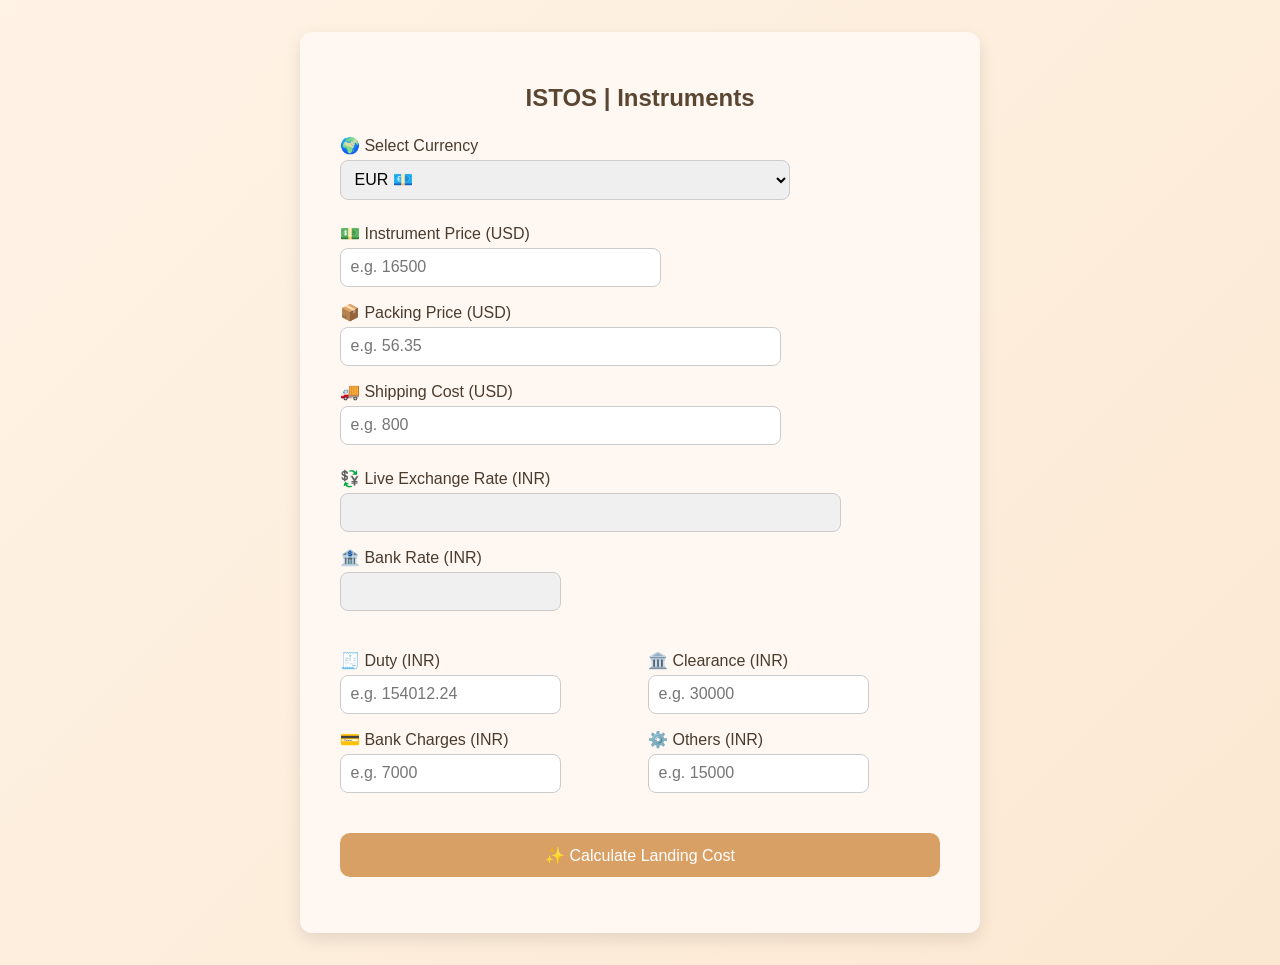
==== calc.html @ a79f3bbe "Update calc.html" ====
<!DOCTYPE html>
<html lang="en">
<head>
  <meta charset="UTF-8" />
  <meta name="viewport" content="width=device-width, initial-scale=1.0" />
  <script src="exchange-rate-loader.js"></script>
  <title>XCHANGE</title>

  <style>
    body {
      font-family: 'Segoe UI', Tahoma, sans-serif;
      background: linear-gradient(135deg, #fff3e6, #fbe8d2);
      margin: 0;
      padding: 2rem;
      display: flex;
      justify-content: center;
      align-items: flex-start;
    }

    .form-wrapper {
      background: #fff8f2;
      padding: 2rem 2.5rem;
      border-radius: 12px;
      box-shadow: 0 6px 16px rgba(0,0,0,0.1);
      max-width: 600px;
      width: 100%;
      animation: fadeInUp 1s ease-out;
    }

    @keyframes fadeInUp {
      from { transform: translateY(30px); opacity: 0; }
      to { transform: translateY(0); opacity: 1; }
    }

    h2 {
      text-align: center;
      color: #5a4632;
      margin-bottom: 1.5rem;
    }

    label {
      display: block;
      margin-top: 1rem;
      font-weight: 500;
      color: #4b3b2e;
    }

    input, select {
      padding: 0.6rem;
      margin-top: 0.3rem;
      border: 1px solid #ccc;
      border-radius: 8px;
      font-size: 1rem;
    }

    input[readonly] {
      background-color: #f0f0f0;
      color: #555;
      cursor: not-allowed;
    }

    .form-section {
      margin-bottom: 1.5rem;
    }

    .two-column {
      display: flex;
      gap: 1rem;
    }

    .column {
      flex: 1;
    }

    @media (max-width: 600px) {
      .two-column {
        flex-direction: column;
      }
    }

    .calculate-btn {
      background: #d9a066;
      color: #fff;
      border: none;
      padding: 0.8rem 1.2rem;
      border-radius: 10px;
      font-size: 1rem;
      cursor: pointer;
      transition: 0.3s ease;
      width: 100%;
      margin-top: 1rem;
    }

    .calculate-btn:hover {
      background: #c97c5d;
      box-shadow: 0 4px 10px rgba(0,0,0,0.15);
    }

    .result {
      margin-top: 1.5rem;
      font-weight: 600;
      color: #5a4632;
      font-size: 1.1rem;
      white-space: pre-line;
    }

    /* Custom widths */
    #currencySelector { width: 75%; }
    #price { width: 50%; }
    #packing { width: 70%; }
    #shipping { width: 70%; }
    #exchangeRate { width: 80%; }
  </style>
</head>
<body onload="loadExchangeRates()">
  <div class="form-wrapper">
    <h2>ISTOS | Instruments</h2>

    <div class="form-section">
      <label>🌍 Select Currency</label>
      <select id="currencySelector" onchange="updateCurrency()">
        <option value="USD">USD 💵</option>
        <option value="GBP">GBP 💷</option>
        <option value="EUR" selected>EUR 💶</option>
      </select>
    </div>

    <div class="form-section">
      <label id="priceLabel">💵 Instrument Price (USD)</label>
      <input type="number" id="price" placeholder="e.g. 16500" />

      <label id="packingLabel">📦 Packing Price (USD)</label>
      <input type="number" id="packing" placeholder="e.g. 56.35" />

      <label id="shippingLabel">🚚 Shipping Cost (USD)</label>
      <input type="number" id="shipping" placeholder="e.g. 800" />
    </div>

    <div class="form-section">
      <label>💱 Live Exchange Rate (INR)</label>
      <input type="number" id="exchangeRate" readonly />

      <label>🏦 Bank Rate (INR)</label>
      <input type="number" id="bankRate" readonly />
    </div>

    <div class="form-section two-column">
      <div class="column">
        <label>🧾 Duty (INR)</label>
        <input type="number" id="duty" placeholder="e.g. 154012.24" />

        <label>💳 Bank Charges (INR)</label>
        <input type="number" id="bankCharges" placeholder="e.g. 7000" />
      </div>

      <div class="column">
        <label>🏛️ Clearance (INR)</label>
        <input type="number" id="clearance" placeholder="e.g. 30000" />

        <label>⚙️ Others (INR)</label>
        <input type="number" id="others" placeholder="e.g. 15000" />
      </div>
    </div>

    <button class="calculate-btn" onclick="calculateLanding()">✨ Calculate Landing Cost</button>

    <div class="result" id="resultDisplay"></div>
  </div>

  <script>
    // Currency-specific emojis
    const currencyEmojis = {
      USD: "💵",
      GBP: "💷",
      EUR: "💶"
    };

    function updateCurrency() {
      const currency = document.getElementById("currencySelector").value;
      const emoji = currencyEmojis[currency] || "💵";

      // Update labels dynamically
      document.getElementById("priceLabel").innerText = `${emoji} Instrument Price (${currency})`;
      document.getElementById("packingLabel").innerText = `📦 Packing Price (${currency})`;
      document.getElementById("shippingLabel").innerText = `🚚 Shipping Cost (${currency})`;

      // Auto-populate exchange rate from Google Sheet loader
      const rate = exchangeRates[currency] || 0;
      document.getElementById("exchangeRate").value = rate.toFixed(4);

      // Auto-calculate Bank Rate (Live × 1.02)
      document.getElementById("bankRate").value = (rate * 1.02).toFixed(4);
    }

    function calculateLanding() {
      const currency = document.getElementById("currencySelector").value;
      const price = parseFloat(document.getElementById("price").value) || 0;
      const packing = parseFloat(document.getElementById("packing").value) || 0;
      const shipping = parseFloat(document.getElementById("shipping").value) || 0;
      const exchangeRate = parseFloat(document.getElementById("exchangeRate").value) || 0;

      const duty = parseFloat(document.getElementById("duty").value) || 0;
      const clearance = parseFloat(document.getElementById("clearance").value) || 0;
      const bankCharges = parseFloat(document.getElementById("bankCharges").value) || 0;
      const others = parseFloat(document.getElementById("others").value) || 0;

      const totalForeign = price + packing + shipping;
      const totalINR = totalForeign * exchangeRate;
      const landingINR = totalINR + duty + clearance + bankCharges + others;

      document.getElementById("resultDisplay").innerText =
        `📊 Total Cost (${currency}): ${totalForeign.toLocaleString('en-US', {minimumFractionDigits: 2})}\n` +
        `🎯 Landing Cost (INR): ₹${landingINR.toLocaleString('en-IN', {minimumFractionDigits: 2})}`;
    }
  </script>
</body>
</html>
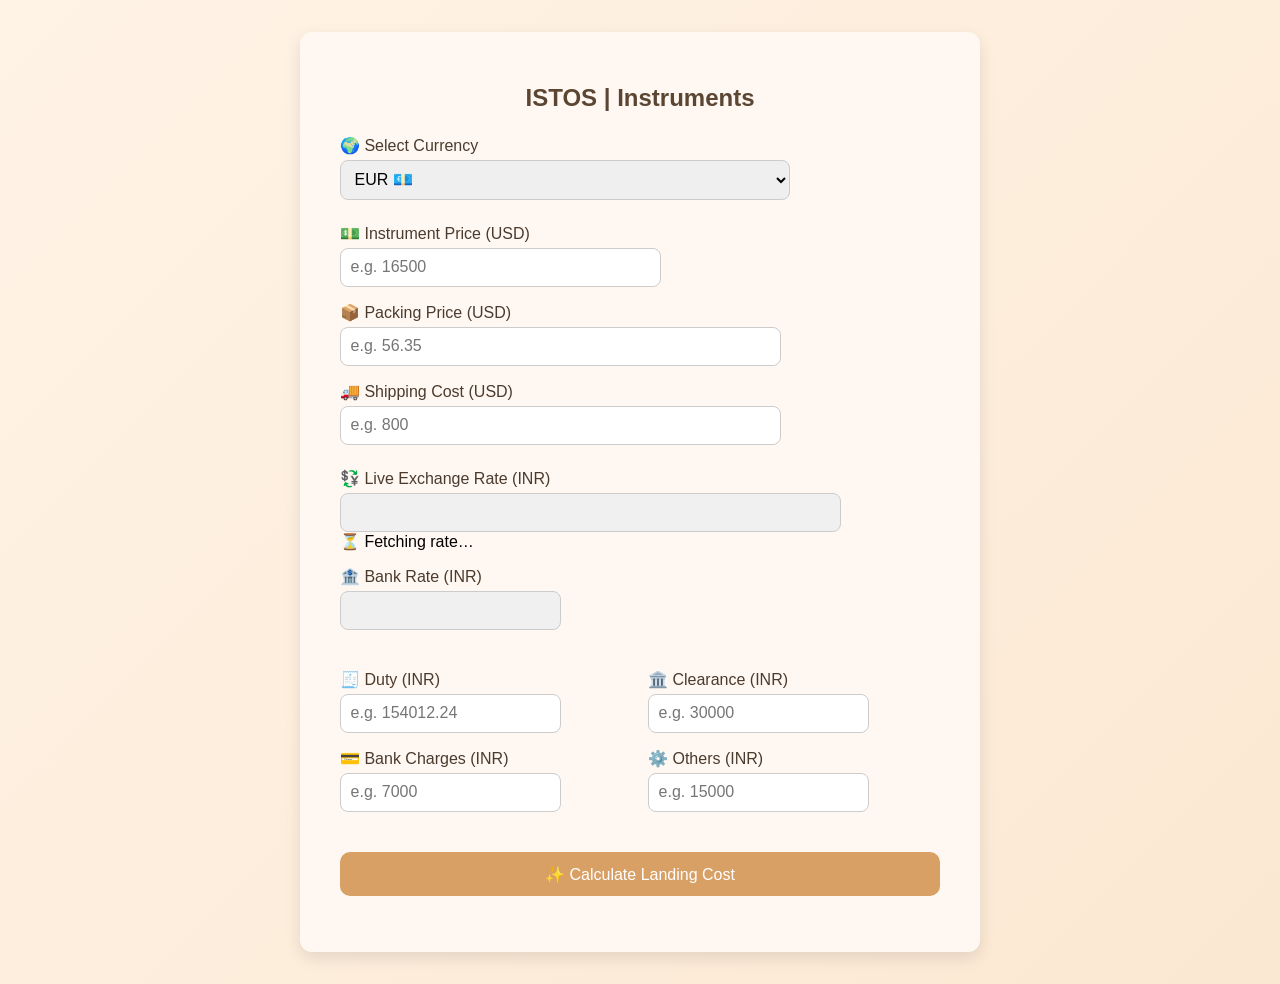
==== commit ed4a8a75: "Update calc.html" ====
--- a/calc.html
+++ b/calc.html
@@ -139,6 +139,7 @@
     <div class="form-section">
       <label>💱 Live Exchange Rate (INR)</label>
       <input type="number" id="exchangeRate" readonly />
+      <div id="rateStatus" class="status-badge">⏳ Fetching rate…</div>
 
       <label>🏦 Bank Rate (INR)</label>
       <input type="number" id="bankRate" readonly />
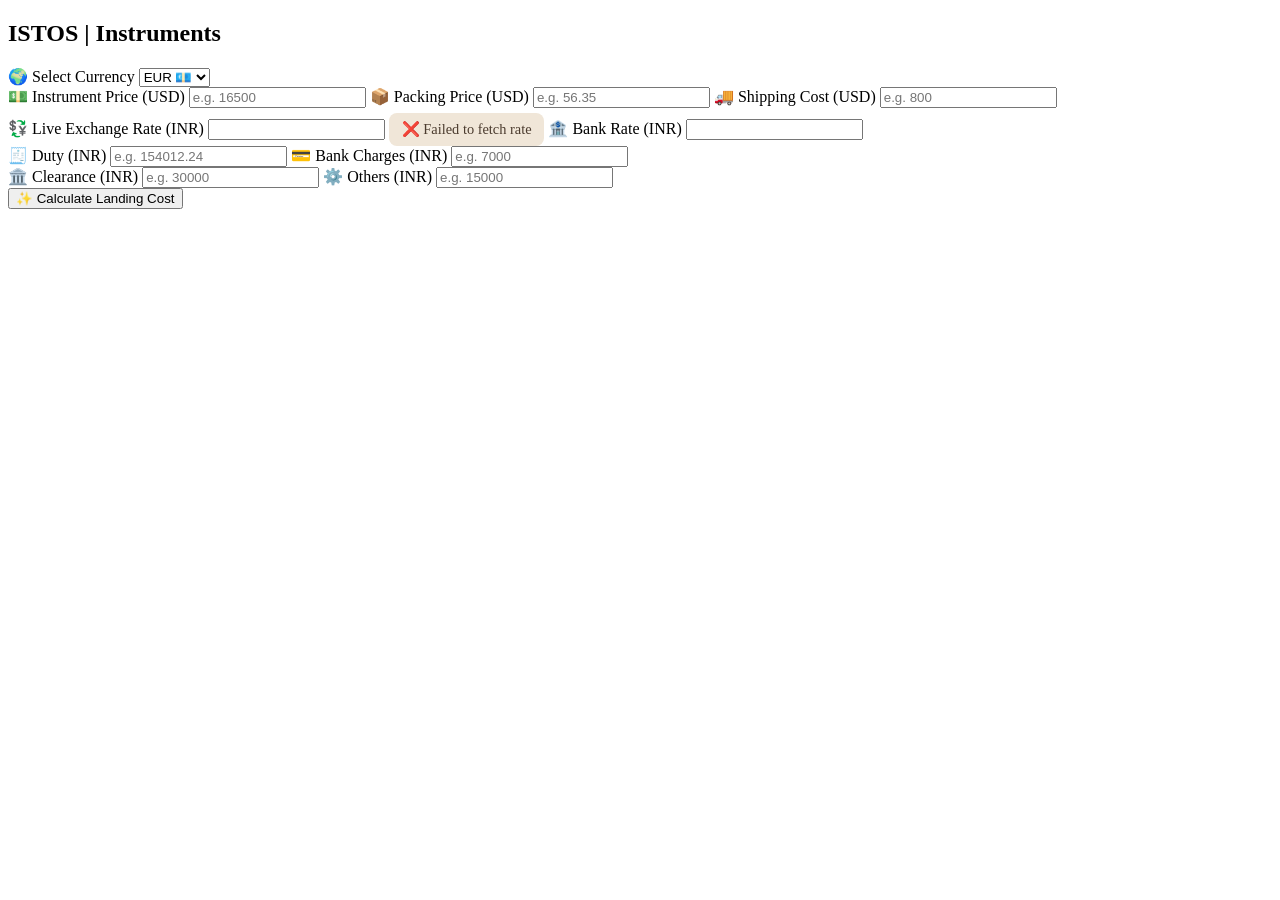
==== commit a437f3be: "Update calc.html" ====
--- a/calc.html
+++ b/calc.html
@@ -3,115 +3,11 @@
 <head>
   <meta charset="UTF-8" />
   <meta name="viewport" content="width=device-width, initial-scale=1.0" />
+  <link rel="stylesheet" href="style.css" />
   <script src="exchange-rate-loader.js"></script>
   <title>XCHANGE</title>
-
-  <style>
-    body {
-      font-family: 'Segoe UI', Tahoma, sans-serif;
-      background: linear-gradient(135deg, #fff3e6, #fbe8d2);
-      margin: 0;
-      padding: 2rem;
-      display: flex;
-      justify-content: center;
-      align-items: flex-start;
-    }
-
-    .form-wrapper {
-      background: #fff8f2;
-      padding: 2rem 2.5rem;
-      border-radius: 12px;
-      box-shadow: 0 6px 16px rgba(0,0,0,0.1);
-      max-width: 600px;
-      width: 100%;
-      animation: fadeInUp 1s ease-out;
-    }
-
-    @keyframes fadeInUp {
-      from { transform: translateY(30px); opacity: 0; }
-      to { transform: translateY(0); opacity: 1; }
-    }
-
-    h2 {
-      text-align: center;
-      color: #5a4632;
-      margin-bottom: 1.5rem;
-    }
-
-    label {
-      display: block;
-      margin-top: 1rem;
-      font-weight: 500;
-      color: #4b3b2e;
-    }
-
-    input, select {
-      padding: 0.6rem;
-      margin-top: 0.3rem;
-      border: 1px solid #ccc;
-      border-radius: 8px;
-      font-size: 1rem;
-    }
-
-    input[readonly] {
-      background-color: #f0f0f0;
-      color: #555;
-      cursor: not-allowed;
-    }
-
-    .form-section {
-      margin-bottom: 1.5rem;
-    }
-
-    .two-column {
-      display: flex;
-      gap: 1rem;
-    }
-
-    .column {
-      flex: 1;
-    }
-
-    @media (max-width: 600px) {
-      .two-column {
-        flex-direction: column;
-      }
-    }
-
-    .calculate-btn {
-      background: #d9a066;
-      color: #fff;
-      border: none;
-      padding: 0.8rem 1.2rem;
-      border-radius: 10px;
-      font-size: 1rem;
-      cursor: pointer;
-      transition: 0.3s ease;
-      width: 100%;
-      margin-top: 1rem;
-    }
-
-    .calculate-btn:hover {
-      background: #c97c5d;
-      box-shadow: 0 4px 10px rgba(0,0,0,0.15);
-    }
-
-    .result {
-      margin-top: 1.5rem;
-      font-weight: 600;
-      color: #5a4632;
-      font-size: 1.1rem;
-      white-space: pre-line;
-    }
-
-    /* Custom widths */
-    #currencySelector { width: 75%; }
-    #price { width: 50%; }
-    #packing { width: 70%; }
-    #shipping { width: 70%; }
-    #exchangeRate { width: 80%; }
-  </style>
 </head>
+  
 <body onload="loadExchangeRates()">
   <div class="form-wrapper">
     <h2>ISTOS | Instruments</h2>
--- a/style.css
+++ b/style.css
@@ -0,0 +1,15 @@
+.status-badge {
+  margin-top: 0.3rem;
+  font-size: 0.9rem;
+  color: #4b3b2e;
+  background-color: #f0e6d8;
+  padding: 0.4rem 0.8rem;
+  border-radius: 8px;
+  display: inline-block;
+}
+
+#rateStatus {
+  white-space: pre-line;
+  font-size: 0.9rem;
+  line-height: 1.4;
+}
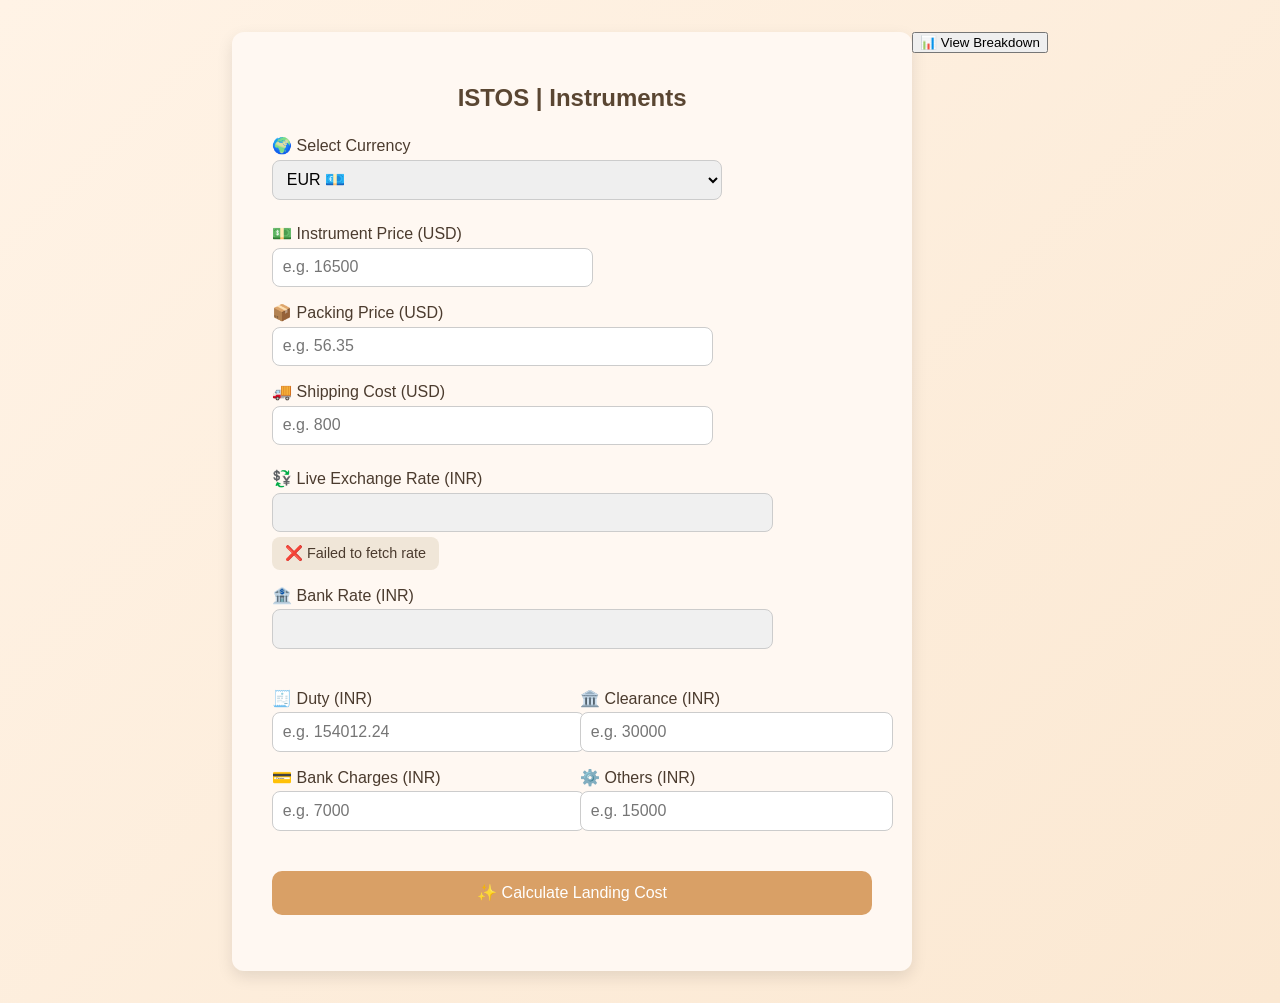
==== commit 7c4cf17d: "Update calc.html" ====
--- a/calc.html
+++ b/calc.html
@@ -110,5 +110,9 @@
         `🎯 Landing Cost (INR): ₹${landingINR.toLocaleString('en-IN', {minimumFractionDigits: 2})}`;
     }
   </script>
+
+      <button class="breakdown-toggle" onclick="toggleBreakdown()">📊 View Breakdown</button>
+      <div id="breakdownDetails" class="breakdown-box" style="display: none;"></div>
+
 </body>
 </html>
--- a/style.css
+++ b/style.css
@@ -1,3 +1,108 @@
+/* Typography and layout */
+body {
+  font-family: 'Segoe UI', Tahoma, sans-serif;
+  background: linear-gradient(135deg, #fff3e6, #fbe8d2);
+  margin: 0;
+  padding: 2rem;
+  display: flex;
+  justify-content: center;
+  align-items: flex-start;
+}
+
+.form-wrapper {
+  background: #fff8f2;
+  padding: 2rem 2.5rem;
+  border-radius: 12px;
+  box-shadow: 0 6px 16px rgba(0, 0, 0, 0.1);
+  max-width: 600px;
+  width: 100%;
+  animation: fadeInUp 1s ease-out;
+}
+
+@keyframes fadeInUp {
+  from { transform: translateY(30px); opacity: 0; }
+  to { transform: translateY(0); opacity: 1; }
+}
+
+h2 {
+  text-align: center;
+  color: #5a4632;
+  margin-bottom: 1.5rem;
+}
+
+label {
+  display: block;
+  margin-top: 1rem;
+  font-weight: 500;
+  color: #4b3b2e;
+}
+
+/* Inputs and selects */
+input,
+select {
+  padding: 0.6rem;
+  margin-top: 0.3rem;
+  border: 1px solid #ccc;
+  border-radius: 8px;
+  font-size: 1rem;
+  width: 100%;
+}
+
+input[readonly] {
+  background-color: #f0f0f0;
+  color: #555;
+  cursor: not-allowed;
+}
+
+/* Form layout */
+.form-section {
+  margin-bottom: 1.5rem;
+}
+
+.two-column {
+  display: flex;
+  gap: 1rem;
+}
+
+.column {
+  flex: 1;
+}
+
+@media (max-width: 600px) {
+  .two-column {
+    flex-direction: column;
+  }
+}
+
+/* Button styling */
+.calculate-btn {
+  background: #d9a066;
+  color: #fff;
+  border: none;
+  padding: 0.8rem 1.2rem;
+  border-radius: 10px;
+  font-size: 1rem;
+  cursor: pointer;
+  transition: 0.3s ease;
+  width: 100%;
+  margin-top: 1rem;
+}
+
+.calculate-btn:hover {
+  background: #c97c5d;
+  box-shadow: 0 4px 10px rgba(0, 0, 0, 0.15);
+}
+
+/* Result display */
+.result {
+  margin-top: 1.5rem;
+  font-weight: 600;
+  color: #5a4632;
+  font-size: 1.1rem;
+  white-space: pre-line;
+}
+
+/* Status badge */
 .status-badge {
   margin-top: 0.3rem;
   font-size: 0.9rem;
@@ -6,10 +111,14 @@
   padding: 0.4rem 0.8rem;
   border-radius: 8px;
   display: inline-block;
+  white-space: pre-line;
+  line-height: 1.4;
 }
 
-#rateStatus {
-  white-space: pre-line;
-  font-size: 0.9rem;
-  line-height: 1.4;
-}
+/* Custom widths */
+#currencySelector { width: 75%; }
+#price { width: 50%; }
+#packing,
+#shipping { width: 70%; }
+#exchangeRate,
+#bankRate { width: 80%; }
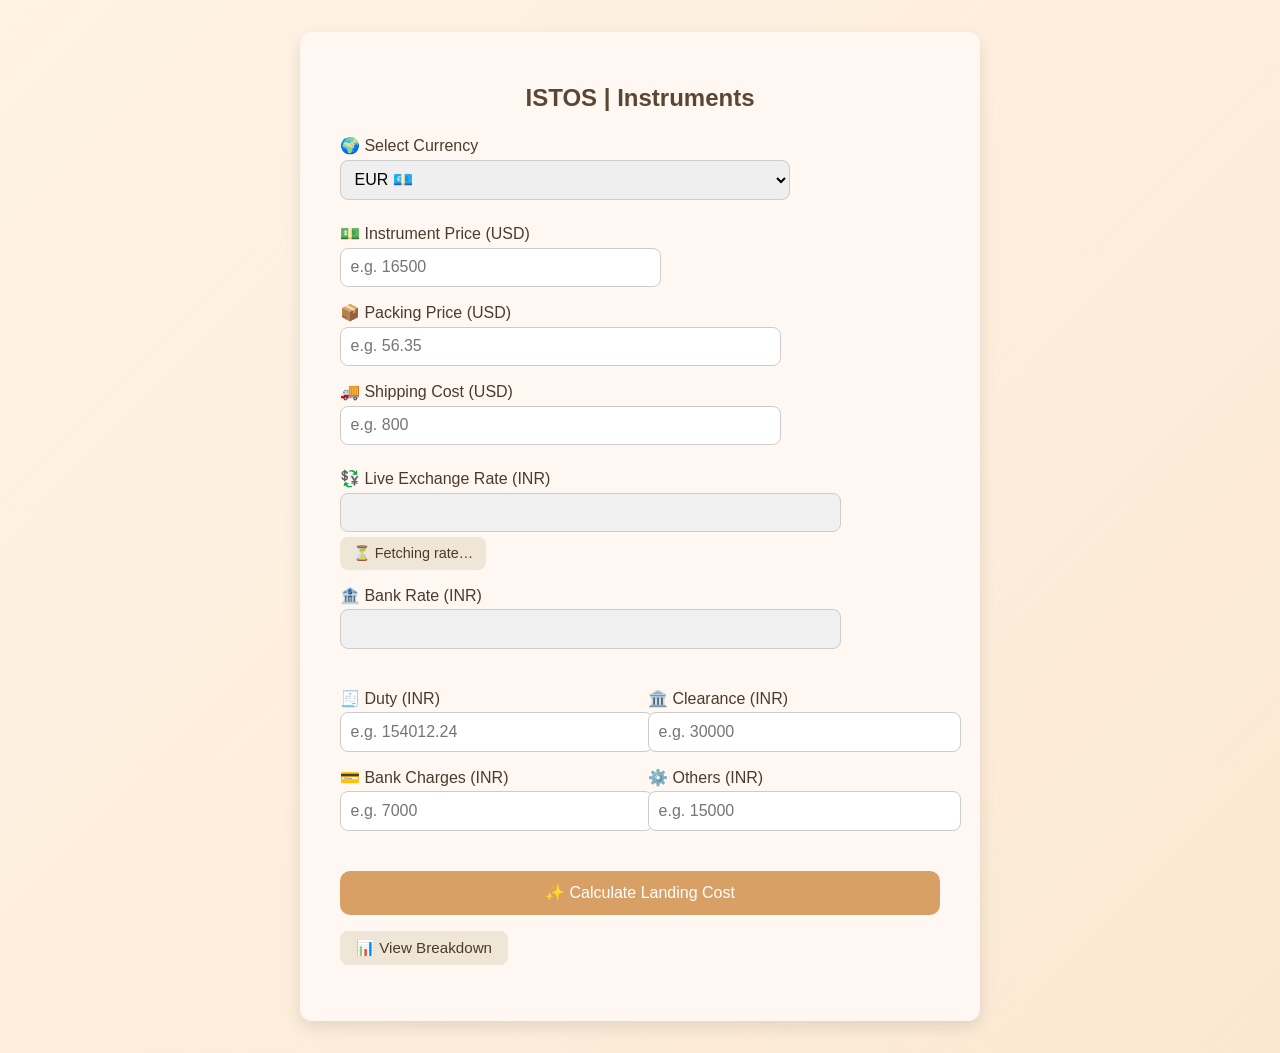
==== commit 71bfeaed: "Update calc.html" ====
--- a/calc.html
+++ b/calc.html
@@ -4,23 +4,26 @@
   <meta charset="UTF-8" />
   <meta name="viewport" content="width=device-width, initial-scale=1.0" />
   <link rel="stylesheet" href="style.css" />
-  <script src="exchange-rate-loader.js"></script>
+  <script src="exchange-rate-loader.js" defer></script>
+  <script src="main.js" defer></script>
   <title>XCHANGE</title>
 </head>
   
-<body onload="loadExchangeRates()">
+<body>
   <div class="form-wrapper">
     <h2>ISTOS | Instruments</h2>
 
+    <!-- Currency Selector -->
     <div class="form-section">
       <label>🌍 Select Currency</label>
-      <select id="currencySelector" onchange="updateCurrency()">
+      <select id="currencySelector">
         <option value="USD">USD 💵</option>
         <option value="GBP">GBP 💷</option>
         <option value="EUR" selected>EUR 💶</option>
       </select>
     </div>
 
+    <!-- Foreign Costs -->
     <div class="form-section">
       <label id="priceLabel">💵 Instrument Price (USD)</label>
       <input type="number" id="price" placeholder="e.g. 16500" />
@@ -32,6 +35,7 @@
       <input type="number" id="shipping" placeholder="e.g. 800" />
     </div>
 
+    <!-- Exchange Rates -->
     <div class="form-section">
       <label>💱 Live Exchange Rate (INR)</label>
       <input type="number" id="exchangeRate" readonly />
@@ -41,6 +45,7 @@
       <input type="number" id="bankRate" readonly />
     </div>
 
+    <!-- INR Costs -->
     <div class="form-section two-column">
       <div class="column">
         <label>🧾 Duty (INR)</label>
@@ -59,60 +64,13 @@
       </div>
     </div>
 
-    <button class="calculate-btn" onclick="calculateLanding()">✨ Calculate Landing Cost</button>
+    <!-- Action Buttons -->
+    <button class="calculate-btn" id="calcBtn">✨ Calculate Landing Cost</button>
+    <button class="breakdown-toggle" id="breakdownBtn">📊 View Breakdown</button>
 
+    <!-- Results -->
     <div class="result" id="resultDisplay"></div>
+    <div id="breakdownDetails" class="breakdown-box" style="display: none;"></div>
   </div>
-
-  <script>
-    // Currency-specific emojis
-    const currencyEmojis = {
-      USD: "💵",
-      GBP: "💷",
-      EUR: "💶"
-    };
-
-    function updateCurrency() {
-      const currency = document.getElementById("currencySelector").value;
-      const emoji = currencyEmojis[currency] || "💵";
-
-      // Update labels dynamically
-      document.getElementById("priceLabel").innerText = `${emoji} Instrument Price (${currency})`;
-      document.getElementById("packingLabel").innerText = `📦 Packing Price (${currency})`;
-      document.getElementById("shippingLabel").innerText = `🚚 Shipping Cost (${currency})`;
-
-      // Auto-populate exchange rate from Google Sheet loader
-      const rate = exchangeRates[currency] || 0;
-      document.getElementById("exchangeRate").value = rate.toFixed(4);
-
-      // Auto-calculate Bank Rate (Live × 1.02)
-      document.getElementById("bankRate").value = (rate * 1.02).toFixed(4);
-    }
-
-    function calculateLanding() {
-      const currency = document.getElementById("currencySelector").value;
-      const price = parseFloat(document.getElementById("price").value) || 0;
-      const packing = parseFloat(document.getElementById("packing").value) || 0;
-      const shipping = parseFloat(document.getElementById("shipping").value) || 0;
-      const exchangeRate = parseFloat(document.getElementById("exchangeRate").value) || 0;
-
-      const duty = parseFloat(document.getElementById("duty").value) || 0;
-      const clearance = parseFloat(document.getElementById("clearance").value) || 0;
-      const bankCharges = parseFloat(document.getElementById("bankCharges").value) || 0;
-      const others = parseFloat(document.getElementById("others").value) || 0;
-
-      const totalForeign = price + packing + shipping;
-      const totalINR = totalForeign * exchangeRate;
-      const landingINR = totalINR + duty + clearance + bankCharges + others;
-
-      document.getElementById("resultDisplay").innerText =
-        `📊 Total Cost (${currency}): ${totalForeign.toLocaleString('en-US', {minimumFractionDigits: 2})}\n` +
-        `🎯 Landing Cost (INR): ₹${landingINR.toLocaleString('en-IN', {minimumFractionDigits: 2})}`;
-    }
-  </script>
-
-      <button class="breakdown-toggle" onclick="toggleBreakdown()">📊 View Breakdown</button>
-      <div id="breakdownDetails" class="breakdown-box" style="display: none;"></div>
-
 </body>
 </html>
--- a/style.css
+++ b/style.css
@@ -122,3 +122,31 @@
 #shipping { width: 70%; }
 #exchangeRate,
 #bankRate { width: 80%; }
+
+.breakdown-toggle {
+  background: #f0e6d8;
+  color: #4b3b2e;
+  border: none;
+  padding: 0.5rem 1rem;
+  border-radius: 8px;
+  font-size: 0.95rem;
+  cursor: pointer;
+  margin-top: 1rem;
+  transition: background 0.3s ease;
+}
+
+.breakdown-toggle:hover {
+  background: #e2d2c0;
+}
+
+.breakdown-box {
+  margin-top: 1rem;
+  background: #fff8f2;
+  border-left: 4px solid #d9a066;
+  padding: 1rem;
+  border-radius: 8px;
+  font-size: 0.95rem;
+  color: #5a4632;
+  white-space: pre-line;
+  animation: fadeInUp 0.5s ease-out;
+}
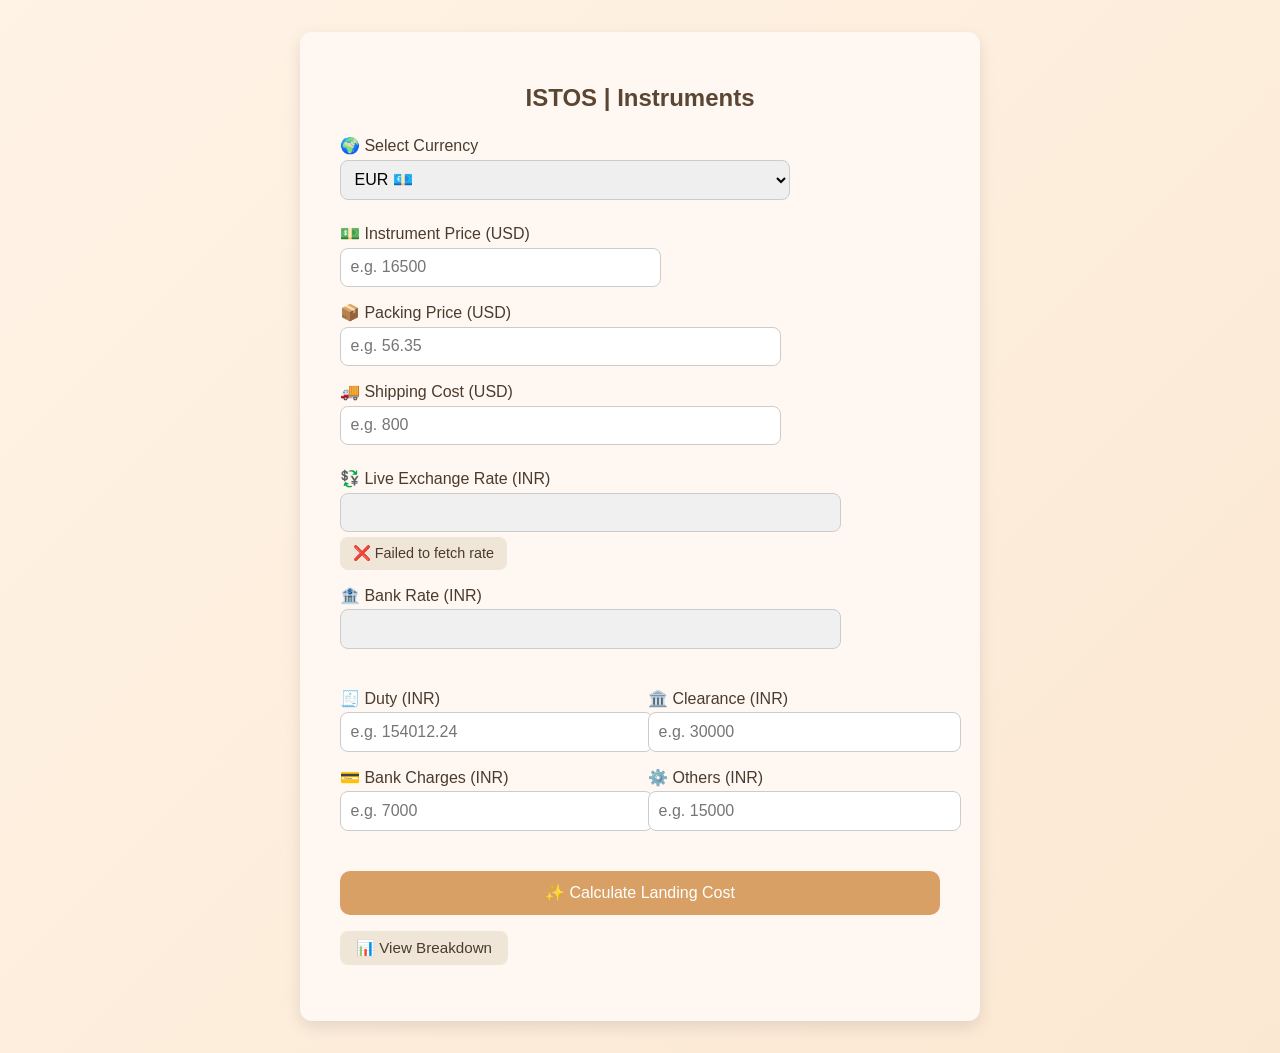
==== commit ef6250e5: "Update calc.html" ====
--- a/calc.html
+++ b/calc.html
@@ -4,6 +4,7 @@
   <meta charset="UTF-8" />
   <meta name="viewport" content="width=device-width, initial-scale=1.0" />
   <link rel="stylesheet" href="style.css" />
+  <!-- Scripts: loader first, then UI logic -->
   <script src="exchange-rate-loader.js" defer></script>
   <script src="main.js" defer></script>
   <title>XCHANGE</title>
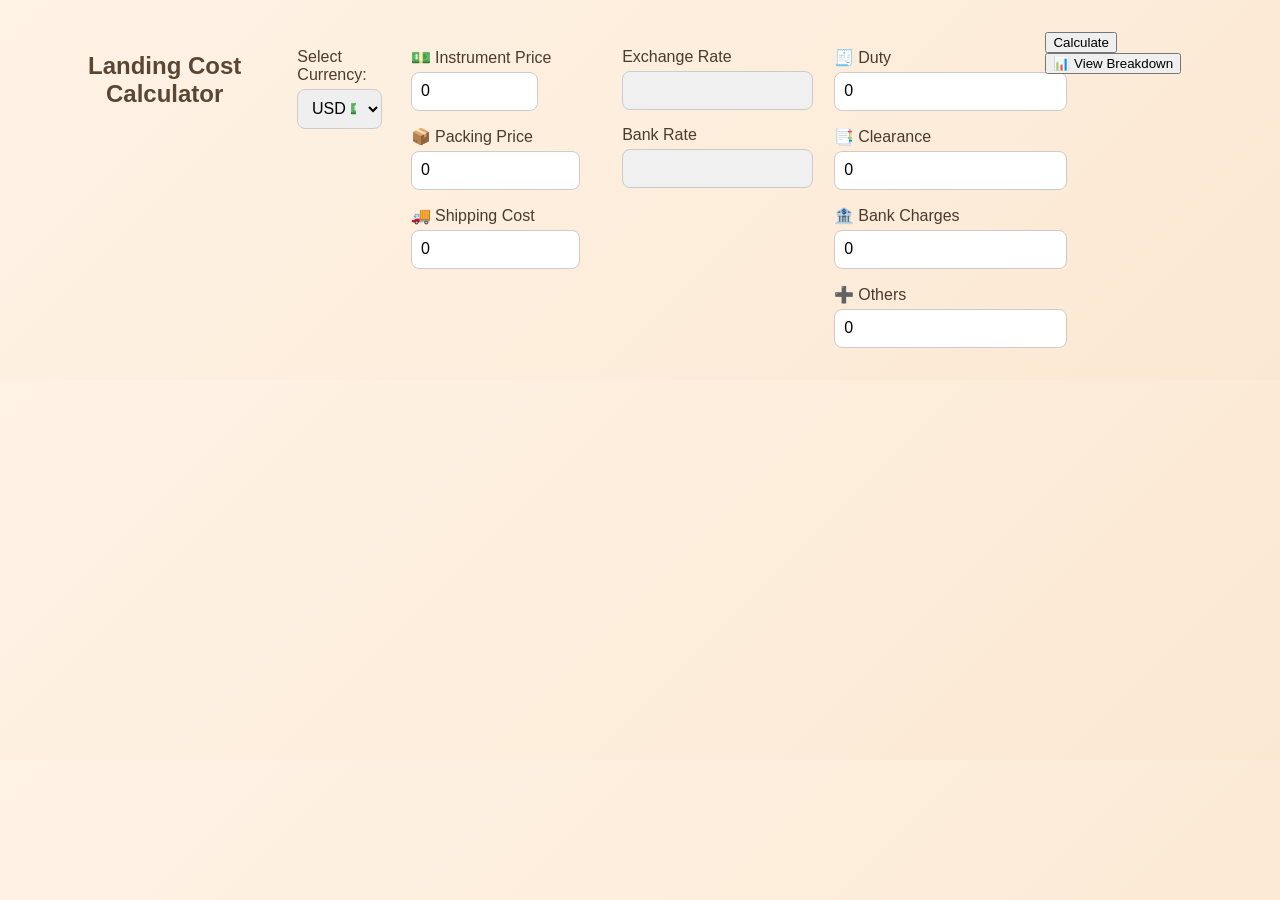
==== commit e777afd6: "Update calc.html" ====
--- a/calc.html
+++ b/calc.html
@@ -1,77 +1,74 @@
 <!DOCTYPE html>
 <html lang="en">
 <head>
-  <meta charset="UTF-8" />
-  <meta name="viewport" content="width=device-width, initial-scale=1.0" />
-  <link rel="stylesheet" href="style.css" />
-  <!-- Scripts: loader first, then UI logic -->
-  <script src="exchange-rate-loader.js" defer></script>
-  <script src="main.js" defer></script>
-  <title>XCHANGE</title>
+  <meta charset="UTF-8">
+  <title>Landing Cost Calculator</title>
+  <meta name="viewport" content="width=device-width, initial-scale=1.0">
+  <link rel="stylesheet" href="style.css">
 </head>
-  
 <body>
-  <div class="form-wrapper">
-    <h2>ISTOS | Instruments</h2>
+  <h2>Landing Cost Calculator</h2>
 
-    <!-- Currency Selector -->
-    <div class="form-section">
-      <label>🌍 Select Currency</label>
-      <select id="currencySelector">
-        <option value="USD">USD 💵</option>
-        <option value="GBP">GBP 💷</option>
-        <option value="EUR" selected>EUR 💶</option>
-      </select>
-    </div>
+  <!-- Currency Selector -->
+  <div class="section">
+    <label for="currencySelector">Select Currency:</label>
+    <select id="currencySelector">
+      <option value="USD">USD 💵</option>
+      <option value="GBP">GBP 💷</option>
+      <option value="EUR">EUR 💶</option>
+    </select>
+  </div>
 
-    <!-- Foreign Costs -->
-    <div class="form-section">
-      <label id="priceLabel">💵 Instrument Price (USD)</label>
-      <input type="number" id="price" placeholder="e.g. 16500" />
+  <!-- Foreign Costs -->
+  <div class="section">
+    <label id="priceLabel" for="price">💵 Instrument Price</label>
+    <input type="number" id="price" value="0">
 
-      <label id="packingLabel">📦 Packing Price (USD)</label>
-      <input type="number" id="packing" placeholder="e.g. 56.35" />
+    <label id="packingLabel" for="packing">📦 Packing Price</label>
+    <input type="number" id="packing" value="0">
 
-      <label id="shippingLabel">🚚 Shipping Cost (USD)</label>
-      <input type="number" id="shipping" placeholder="e.g. 800" />
-    </div>
+    <label id="shippingLabel" for="shipping">🚚 Shipping Cost</label>
+    <input type="number" id="shipping" value="0">
+  </div>
 
-    <!-- Exchange Rates -->
-    <div class="form-section">
-      <label>💱 Live Exchange Rate (INR)</label>
-      <input type="number" id="exchangeRate" readonly />
-      <div id="rateStatus" class="status-badge">⏳ Fetching rate…</div>
+  <!-- Exchange Rates -->
+  <div class="section">
+    <label for="exchangeRate">Exchange Rate</label>
+    <input type="number" id="exchangeRate" readonly>
 
-      <label>🏦 Bank Rate (INR)</label>
-      <input type="number" id="bankRate" readonly />
-    </div>
+    <label for="bankRate">Bank Rate</label>
+    <input type="number" id="bankRate" readonly>
+  </div>
 
-    <!-- INR Costs -->
-    <div class="form-section two-column">
-      <div class="column">
-        <label>🧾 Duty (INR)</label>
-        <input type="number" id="duty" placeholder="e.g. 154012.24" />
+  <!-- INR Costs -->
+  <div class="section">
+    <label for="duty">🧾 Duty</label>
+    <input type="number" id="duty" value="0">
 
-        <label>💳 Bank Charges (INR)</label>
-        <input type="number" id="bankCharges" placeholder="e.g. 7000" />
-      </div>
+    <label for="clearance">📑 Clearance</label>
+    <input type="number" id="clearance" value="0">
 
-      <div class="column">
-        <label>🏛️ Clearance (INR)</label>
-        <input type="number" id="clearance" placeholder="e.g. 30000" />
+    <label for="bankCharges">🏦 Bank Charges</label>
+    <input type="number" id="bankCharges" value="0">
 
-        <label>⚙️ Others (INR)</label>
-        <input type="number" id="others" placeholder="e.g. 15000" />
-      </div>
-    </div>
+    <label for="others">➕ Others</label>
+    <input type="number" id="others" value="0">
+  </div>
 
-    <!-- Action Buttons -->
-    <button class="calculate-btn" id="calcBtn">✨ Calculate Landing Cost</button>
-    <button class="breakdown-toggle" id="breakdownBtn">📊 View Breakdown</button>
+  <!-- Action Buttons -->
+  <div class="section">
+    <button id="calcBtn">Calculate</button>
+    <button id="breakdownBtn">📊 View Breakdown</button>
+  </div>
 
-    <!-- Results -->
-    <div class="result" id="resultDisplay"></div>
-    <div id="breakdownDetails" class="breakdown-box" style="display: none;"></div>
+  <!-- Results -->
+  <div class="section">
+    <pre id="resultDisplay"></pre>
+    <pre id="breakdownDetails" style="display:none;"></pre>
   </div>
+
+  <!-- Scripts -->
+  <script src="exchange-rate-loader.js"></script>
+  <script src="main.js"></script>
 </body>
 </html>
